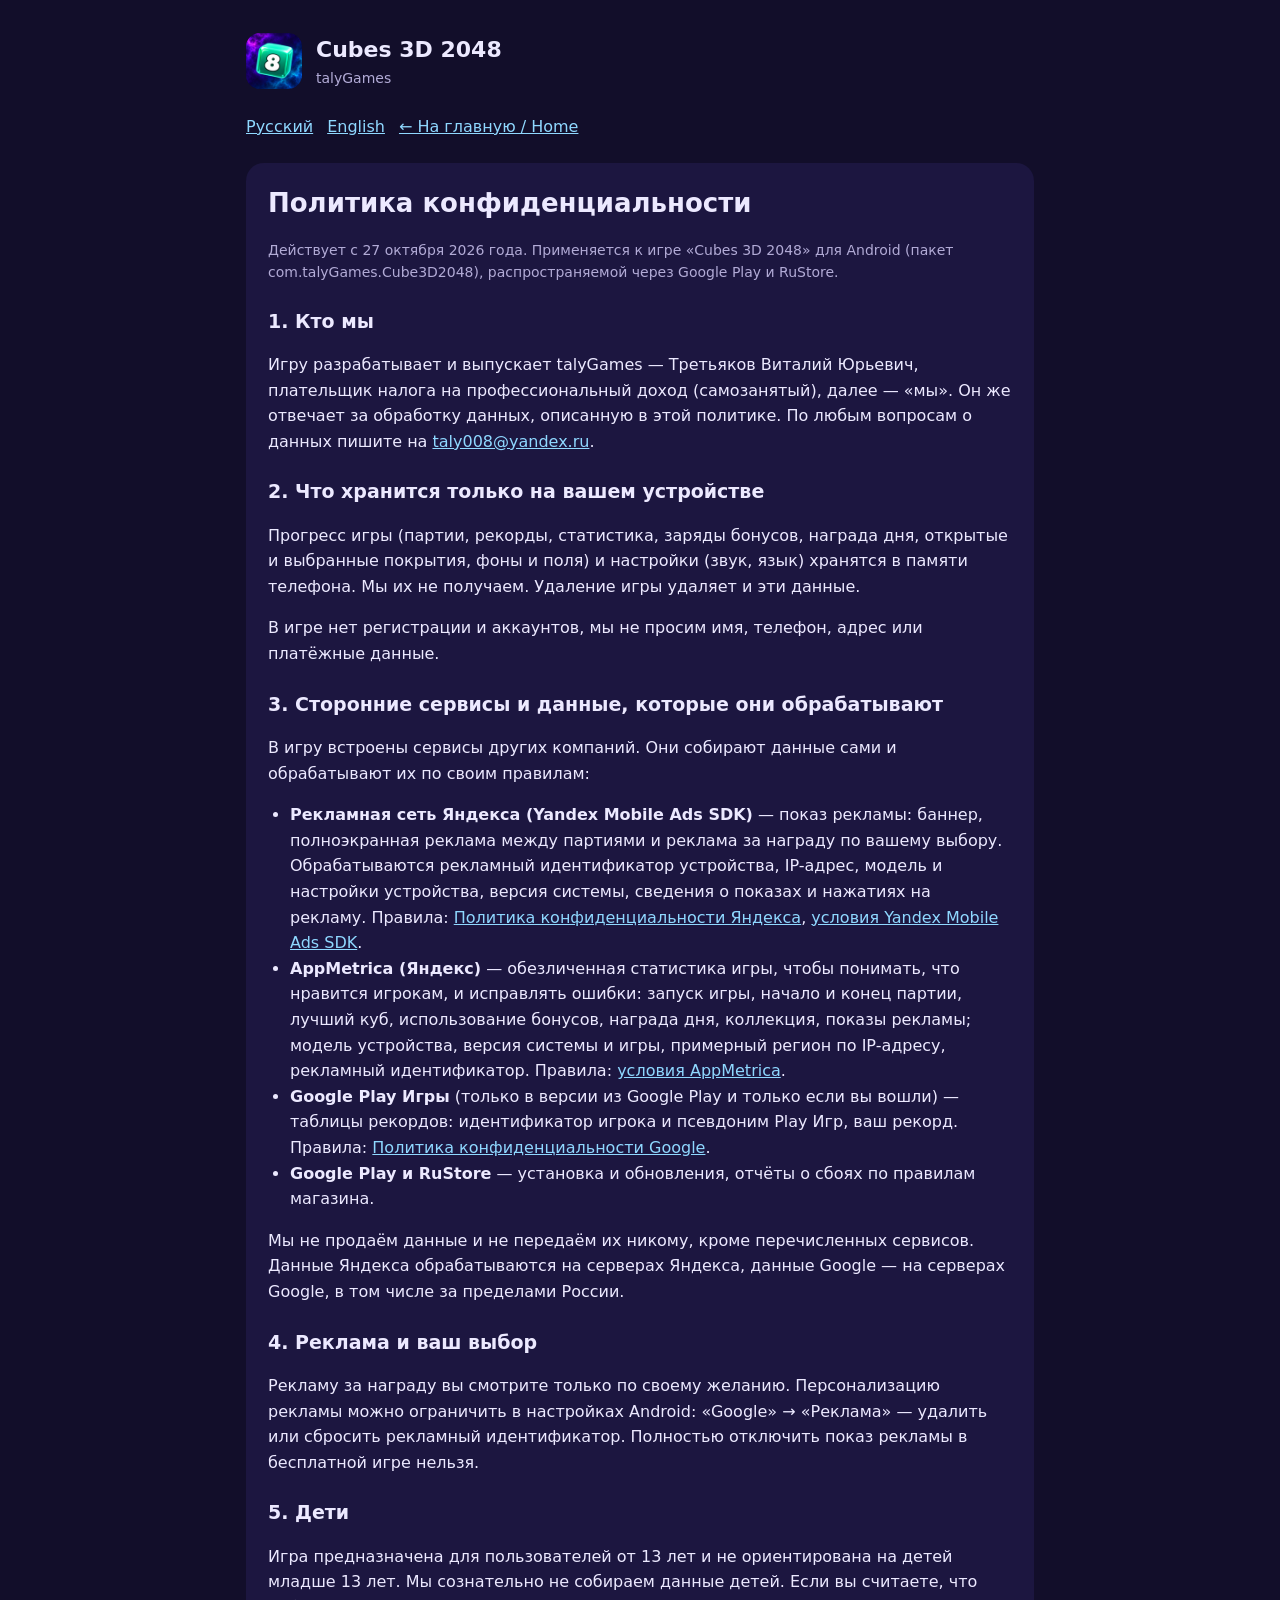
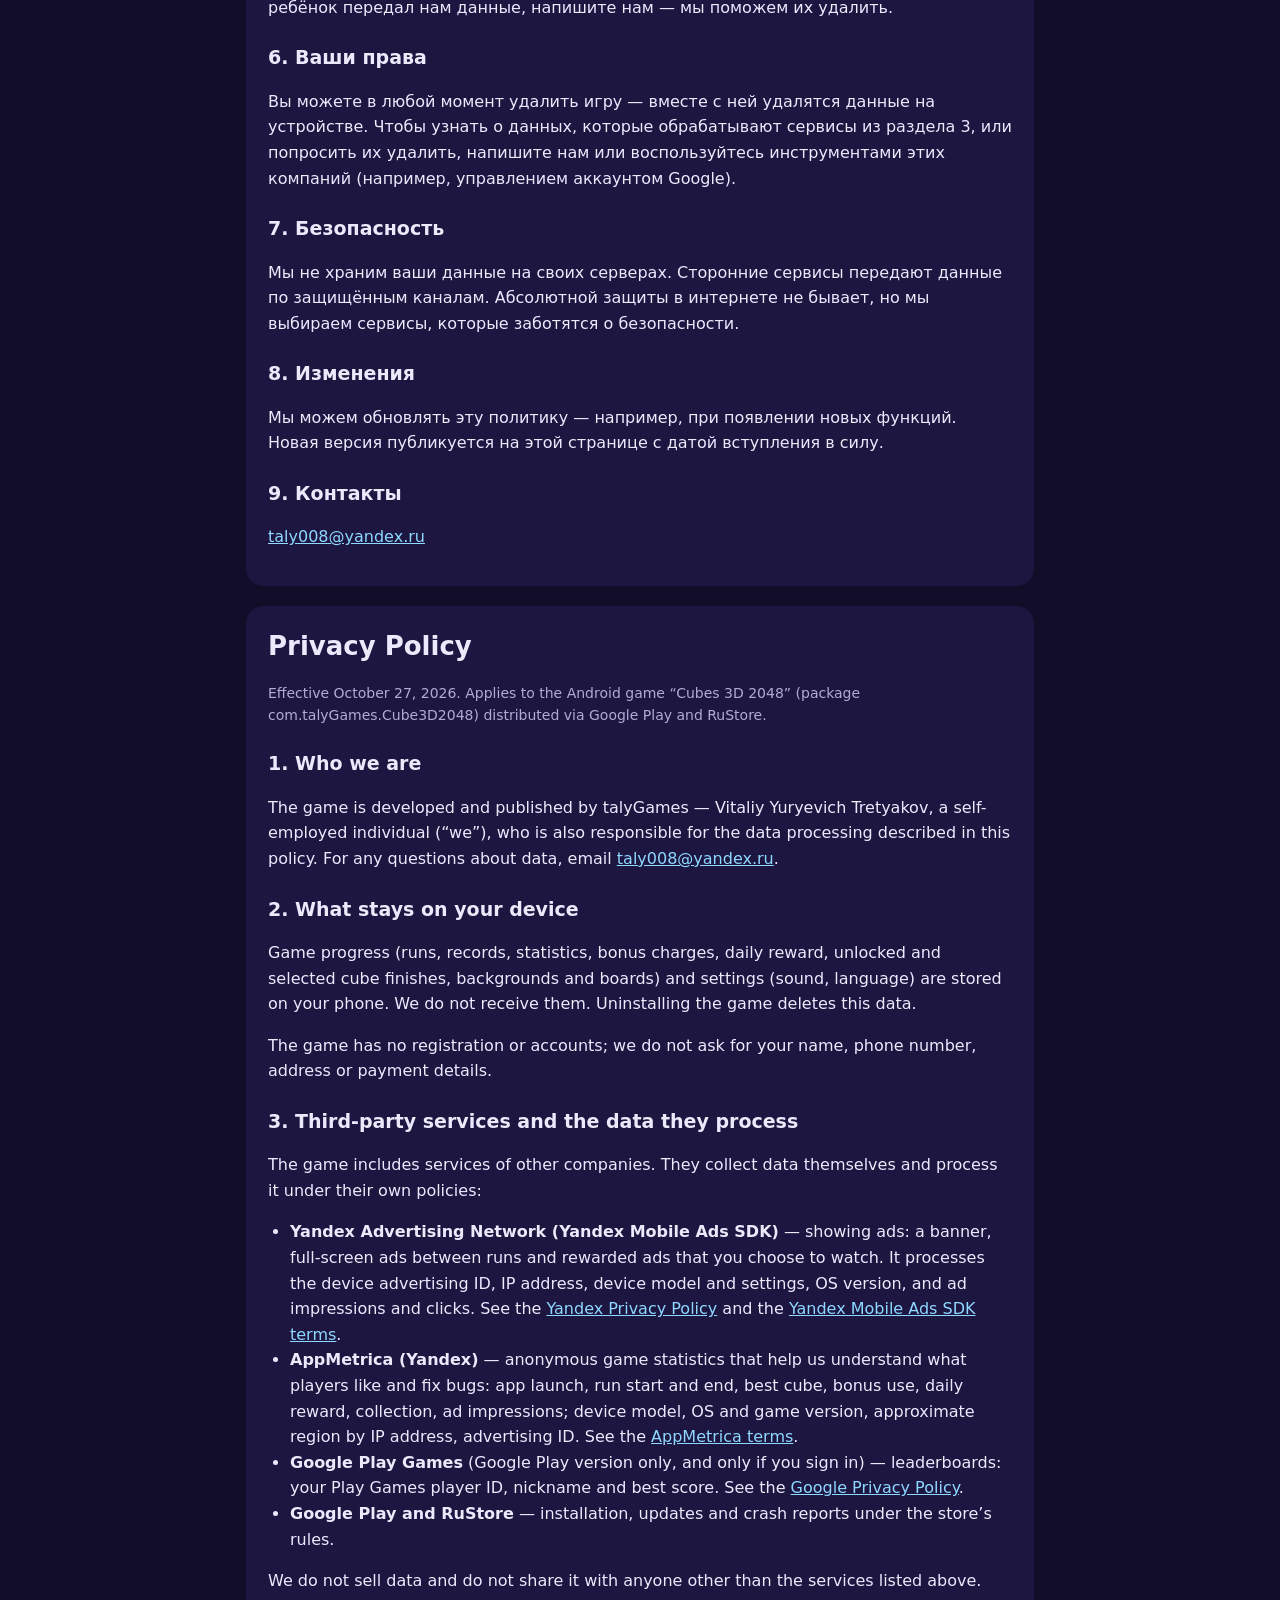
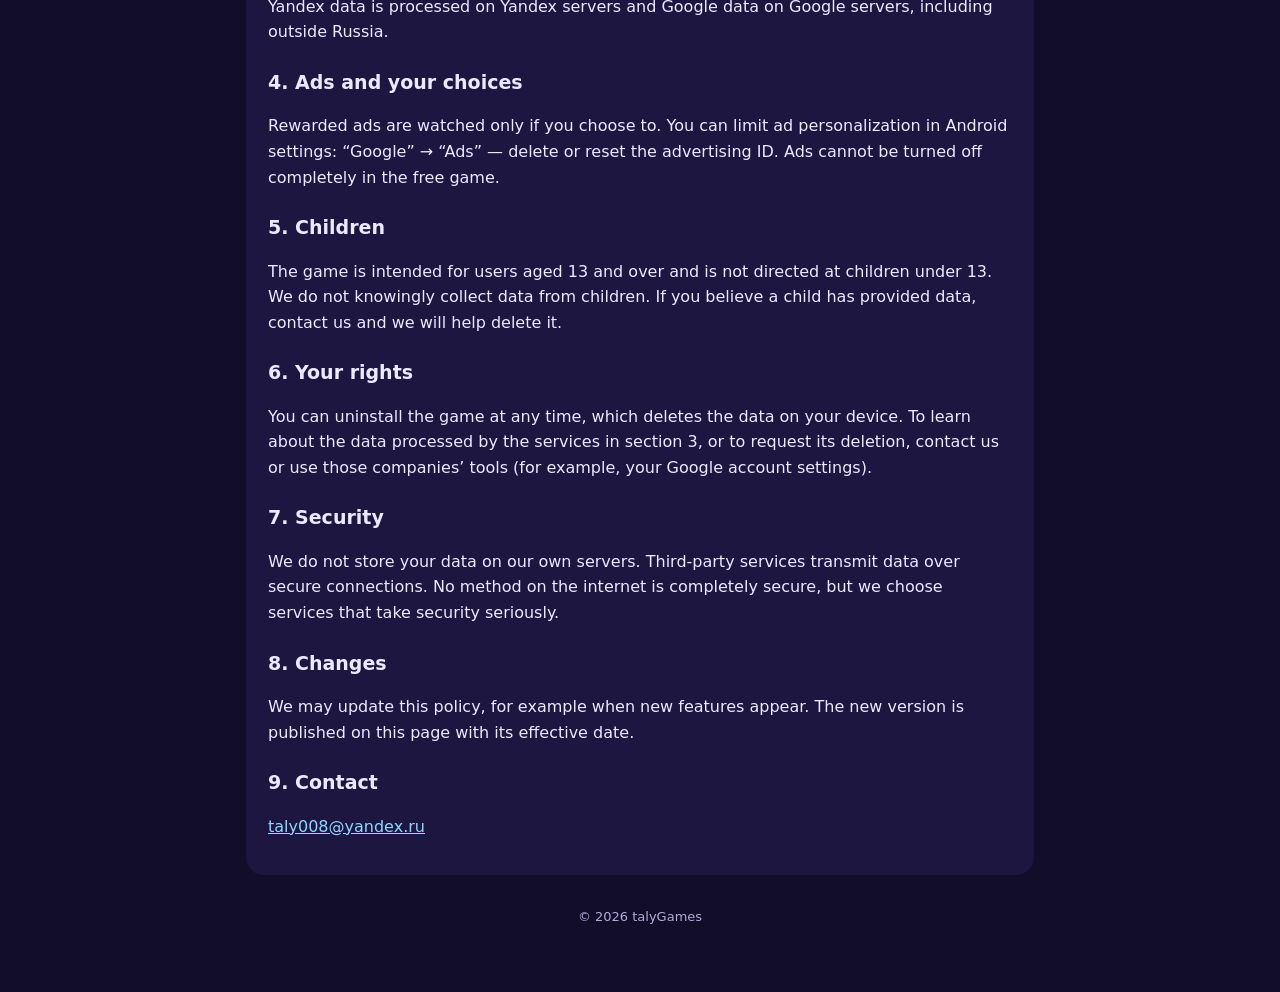
==== cubes-3d-2048/privacy.html @ 6313ca22 "Cubes 3D 2048: game page, privacy policy, terms of use" ====
<!doctype html>
<html lang="ru">
<head>
<meta charset="utf-8">
<meta name="viewport" content="width=device-width, initial-scale=1">
<title>Cubes 3D 2048 — Политика конфиденциальности / Privacy Policy</title>
<link rel="stylesheet" href="../style.css">
</head>
<body>
<main>
<header>
  <img src="icon.png" alt="">
  <div><div class="title">Cubes 3D 2048</div><div class="sub">talyGames</div></div>
</header>
<nav class="lang"><a href="#ru">Русский</a><a href="#en">English</a><a href="index.html">← На главную / Home</a></nav>

<section id="ru">
<h1>Политика конфиденциальности</h1>
<p class="muted">Действует с 27 октября 2026 года. Применяется к игре «Cubes 3D 2048» для Android (пакет com.talyGames.Cube3D2048), распространяемой через Google Play и RuStore.</p>

<h2>1. Кто мы</h2>
<p>Игру разрабатывает и выпускает talyGames — Третьяков Виталий Юрьевич, плательщик налога на профессиональный доход (самозанятый), далее — «мы». Он же отвечает за обработку данных, описанную в этой политике. По любым вопросам о данных пишите на <a href="mailto:taly008@yandex.ru">taly008@yandex.ru</a>.</p>

<h2>2. Что хранится только на вашем устройстве</h2>
<p>Прогресс игры (партии, рекорды, статистика, заряды бонусов, награда дня, открытые и выбранные покрытия, фоны и поля) и настройки (звук, язык) хранятся в памяти телефона. Мы их не получаем. Удаление игры удаляет и эти данные.</p>
<p>В игре нет регистрации и аккаунтов, мы не просим имя, телефон, адрес или платёжные данные.</p>

<h2>3. Сторонние сервисы и данные, которые они обрабатывают</h2>
<p>В игру встроены сервисы других компаний. Они собирают данные сами и обрабатывают их по своим правилам:</p>
<ul>
  <li><b>Рекламная сеть Яндекса (Yandex Mobile Ads SDK)</b> — показ рекламы: баннер, полноэкранная реклама между партиями и реклама за награду по вашему выбору. Обрабатываются рекламный идентификатор устройства, IP-адрес, модель и настройки устройства, версия системы, сведения о показах и нажатиях на рекламу. Правила: <a href="https://yandex.ru/legal/confidential/">Политика конфиденциальности Яндекса</a>, <a href="https://yandex.ru/legal/partner_mobile_sdk_terms/">условия Yandex Mobile Ads SDK</a>.</li>
  <li><b>AppMetrica (Яндекс)</b> — обезличенная статистика игры, чтобы понимать, что нравится игрокам, и исправлять ошибки: запуск игры, начало и конец партии, лучший куб, использование бонусов, награда дня, коллекция, показы рекламы; модель устройства, версия системы и игры, примерный регион по IP-адресу, рекламный идентификатор. Правила: <a href="https://yandex.ru/legal/appmetrica_termsofuse/">условия AppMetrica</a>.</li>
  <li><b>Google Play Игры</b> (только в версии из Google Play и только если вы вошли) — таблицы рекордов: идентификатор игрока и псевдоним Play Игр, ваш рекорд. Правила: <a href="https://policies.google.com/privacy">Политика конфиденциальности Google</a>.</li>
  <li><b>Google Play и RuStore</b> — установка и обновления, отчёты о сбоях по правилам магазина.</li>
</ul>
<p>Мы не продаём данные и не передаём их никому, кроме перечисленных сервисов. Данные Яндекса обрабатываются на серверах Яндекса, данные Google — на серверах Google, в том числе за пределами России.</p>

<h2>4. Реклама и ваш выбор</h2>
<p>Рекламу за награду вы смотрите только по своему желанию. Персонализацию рекламы можно ограничить в настройках Android: «Google» → «Реклама» — удалить или сбросить рекламный идентификатор. Полностью отключить показ рекламы в бесплатной игре нельзя.</p>

<h2>5. Дети</h2>
<p>Игра предназначена для пользователей от 13 лет и не ориентирована на детей младше 13 лет. Мы сознательно не собираем данные детей. Если вы считаете, что ребёнок передал нам данные, напишите нам — мы поможем их удалить.</p>

<h2>6. Ваши права</h2>
<p>Вы можете в любой момент удалить игру — вместе с ней удалятся данные на устройстве. Чтобы узнать о данных, которые обрабатывают сервисы из раздела 3, или попросить их удалить, напишите нам или воспользуйтесь инструментами этих компаний (например, управлением аккаунтом Google).</p>

<h2>7. Безопасность</h2>
<p>Мы не храним ваши данные на своих серверах. Сторонние сервисы передают данные по защищённым каналам. Абсолютной защиты в интернете не бывает, но мы выбираем сервисы, которые заботятся о безопасности.</p>

<h2>8. Изменения</h2>
<p>Мы можем обновлять эту политику — например, при появлении новых функций. Новая версия публикуется на этой странице с датой вступления в силу.</p>

<h2>9. Контакты</h2>
<p><a href="mailto:taly008@yandex.ru">taly008@yandex.ru</a></p>
</section>

<section id="en">
<h1>Privacy Policy</h1>
<p class="muted">Effective October 27, 2026. Applies to the Android game “Cubes 3D 2048” (package com.talyGames.Cube3D2048) distributed via Google Play and RuStore.</p>

<h2>1. Who we are</h2>
<p>The game is developed and published by talyGames — Vitaliy Yuryevich Tretyakov, a self-employed individual (“we”), who is also responsible for the data processing described in this policy. For any questions about data, email <a href="mailto:taly008@yandex.ru">taly008@yandex.ru</a>.</p>

<h2>2. What stays on your device</h2>
<p>Game progress (runs, records, statistics, bonus charges, daily reward, unlocked and selected cube finishes, backgrounds and boards) and settings (sound, language) are stored on your phone. We do not receive them. Uninstalling the game deletes this data.</p>
<p>The game has no registration or accounts; we do not ask for your name, phone number, address or payment details.</p>

<h2>3. Third-party services and the data they process</h2>
<p>The game includes services of other companies. They collect data themselves and process it under their own policies:</p>
<ul>
  <li><b>Yandex Advertising Network (Yandex Mobile Ads SDK)</b> — showing ads: a banner, full-screen ads between runs and rewarded ads that you choose to watch. It processes the device advertising ID, IP address, device model and settings, OS version, and ad impressions and clicks. See the <a href="https://yandex.com/legal/confidential/">Yandex Privacy Policy</a> and the <a href="https://yandex.ru/legal/partner_mobile_sdk_terms/">Yandex Mobile Ads SDK terms</a>.</li>
  <li><b>AppMetrica (Yandex)</b> — anonymous game statistics that help us understand what players like and fix bugs: app launch, run start and end, best cube, bonus use, daily reward, collection, ad impressions; device model, OS and game version, approximate region by IP address, advertising ID. See the <a href="https://yandex.com/legal/appmetrica_termsofuse/">AppMetrica terms</a>.</li>
  <li><b>Google Play Games</b> (Google Play version only, and only if you sign in) — leaderboards: your Play Games player ID, nickname and best score. See the <a href="https://policies.google.com/privacy">Google Privacy Policy</a>.</li>
  <li><b>Google Play and RuStore</b> — installation, updates and crash reports under the store’s rules.</li>
</ul>
<p>We do not sell data and do not share it with anyone other than the services listed above. Yandex data is processed on Yandex servers and Google data on Google servers, including outside Russia.</p>

<h2>4. Ads and your choices</h2>
<p>Rewarded ads are watched only if you choose to. You can limit ad personalization in Android settings: “Google” → “Ads” — delete or reset the advertising ID. Ads cannot be turned off completely in the free game.</p>

<h2>5. Children</h2>
<p>The game is intended for users aged 13 and over and is not directed at children under 13. We do not knowingly collect data from children. If you believe a child has provided data, contact us and we will help delete it.</p>

<h2>6. Your rights</h2>
<p>You can uninstall the game at any time, which deletes the data on your device. To learn about the data processed by the services in section 3, or to request its deletion, contact us or use those companies’ tools (for example, your Google account settings).</p>

<h2>7. Security</h2>
<p>We do not store your data on our own servers. Third-party services transmit data over secure connections. No method on the internet is completely secure, but we choose services that take security seriously.</p>

<h2>8. Changes</h2>
<p>We may update this policy, for example when new features appear. The new version is published on this page with its effective date.</p>

<h2>9. Contact</h2>
<p><a href="mailto:taly008@yandex.ru">taly008@yandex.ru</a></p>
</section>

<footer>© 2026 talyGames</footer>
</main>
</body>
</html>
---- style.css ----
:root {
  --bg: #120e2a;
  --card: #1c1640;
  --text: #ece9ff;
  --muted: #b2abd6;
  --accent: #2ec795;
  --link: #8fd8ff;
}
* { box-sizing: border-box; }
body {
  margin: 0;
  background: var(--bg);
  color: var(--text);
  font: 16px/1.6 system-ui, -apple-system, "Segoe UI", Roboto, sans-serif;
}
main { max-width: 820px; margin: 0 auto; padding: 32px 16px 64px; }
header { display: flex; align-items: center; gap: 14px; margin-bottom: 24px; }
header img { width: 56px; height: 56px; border-radius: 14px; }
header .title { font-size: 22px; font-weight: 800; }
header .sub { color: var(--muted); font-size: 14px; }
nav.lang { margin: 0 0 24px; color: var(--muted); }
nav.lang a { margin-right: 14px; }
section { background: var(--card); border-radius: 18px; padding: 20px 22px; margin-bottom: 20px; }
h1 { font-size: 26px; margin: 0 0 6px; }
h2 { font-size: 19px; margin: 22px 0 6px; }
p, li { color: var(--text); }
.muted { color: var(--muted); font-size: 14px; }
a { color: var(--link); }
ul { padding-left: 22px; }
footer { color: var(--muted); font-size: 13px; text-align: center; margin-top: 32px; }
.links a { display: block; padding: 10px 0; font-size: 18px; }
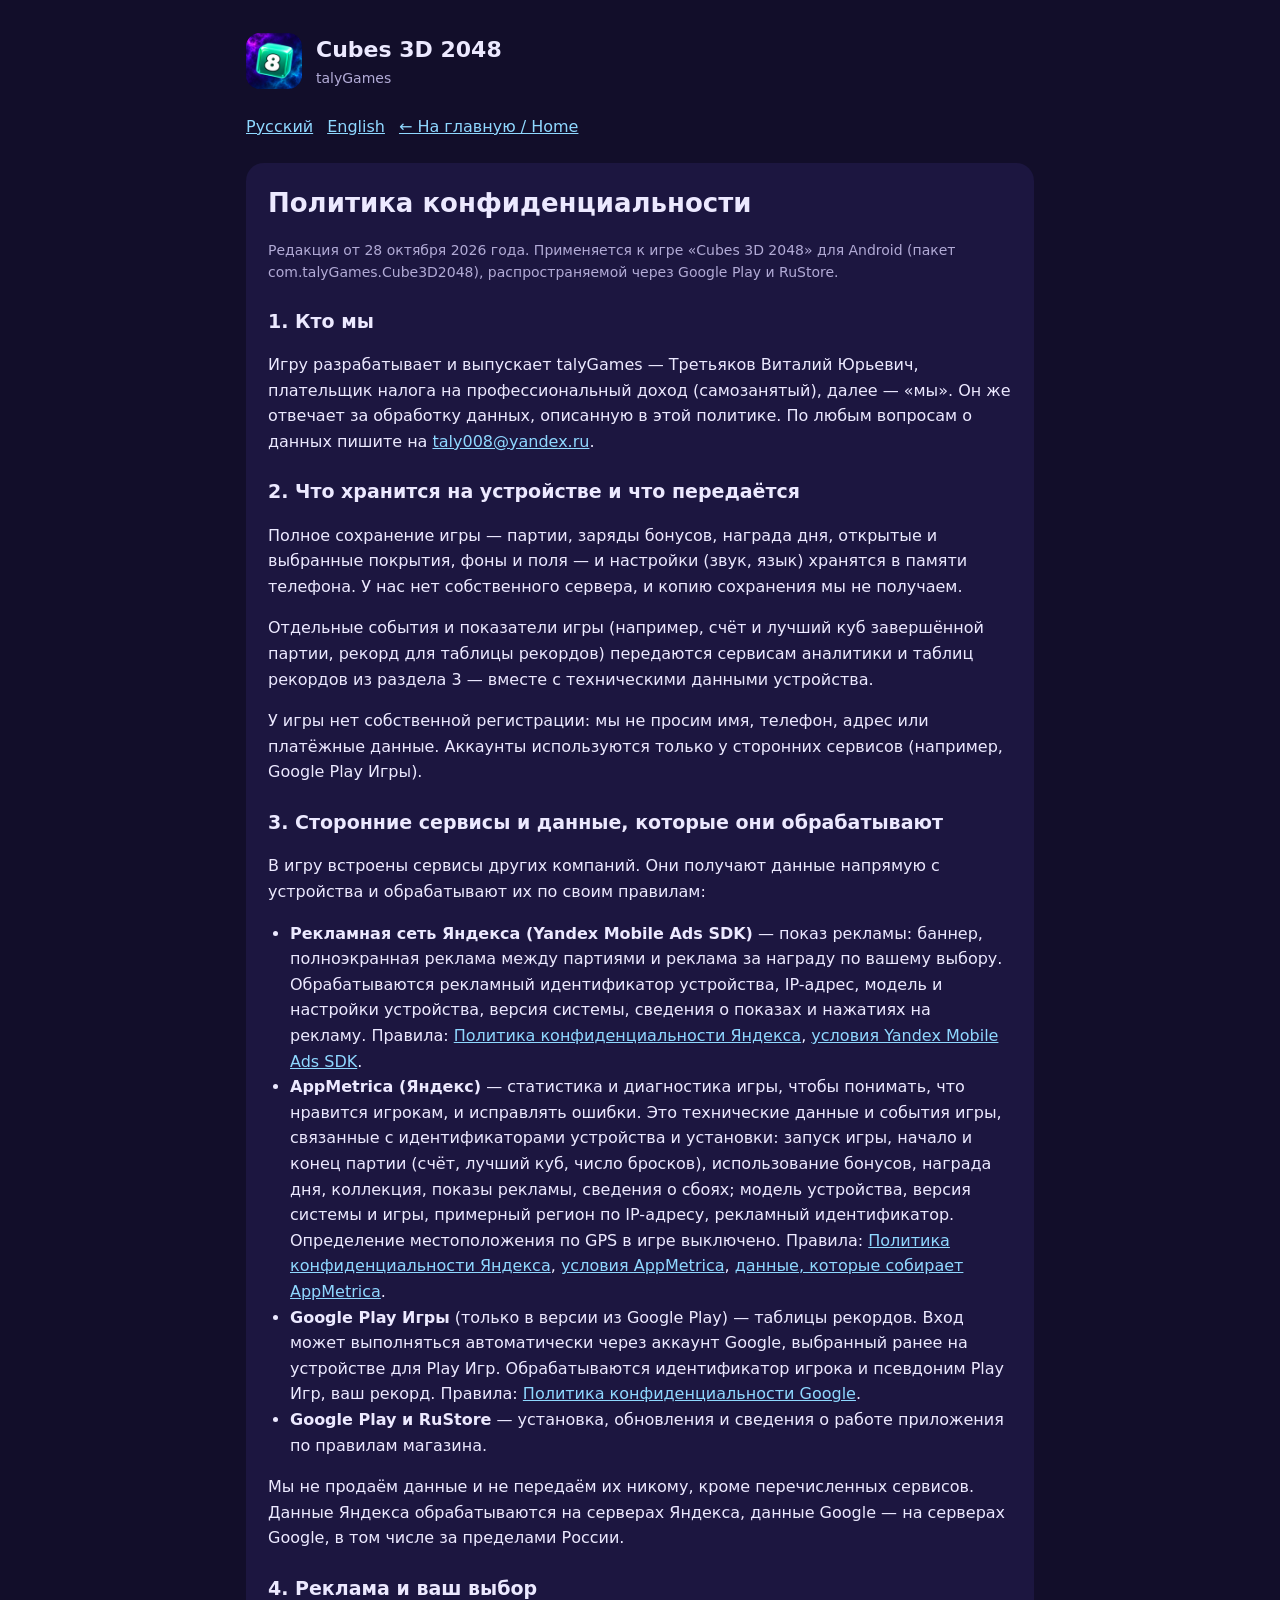
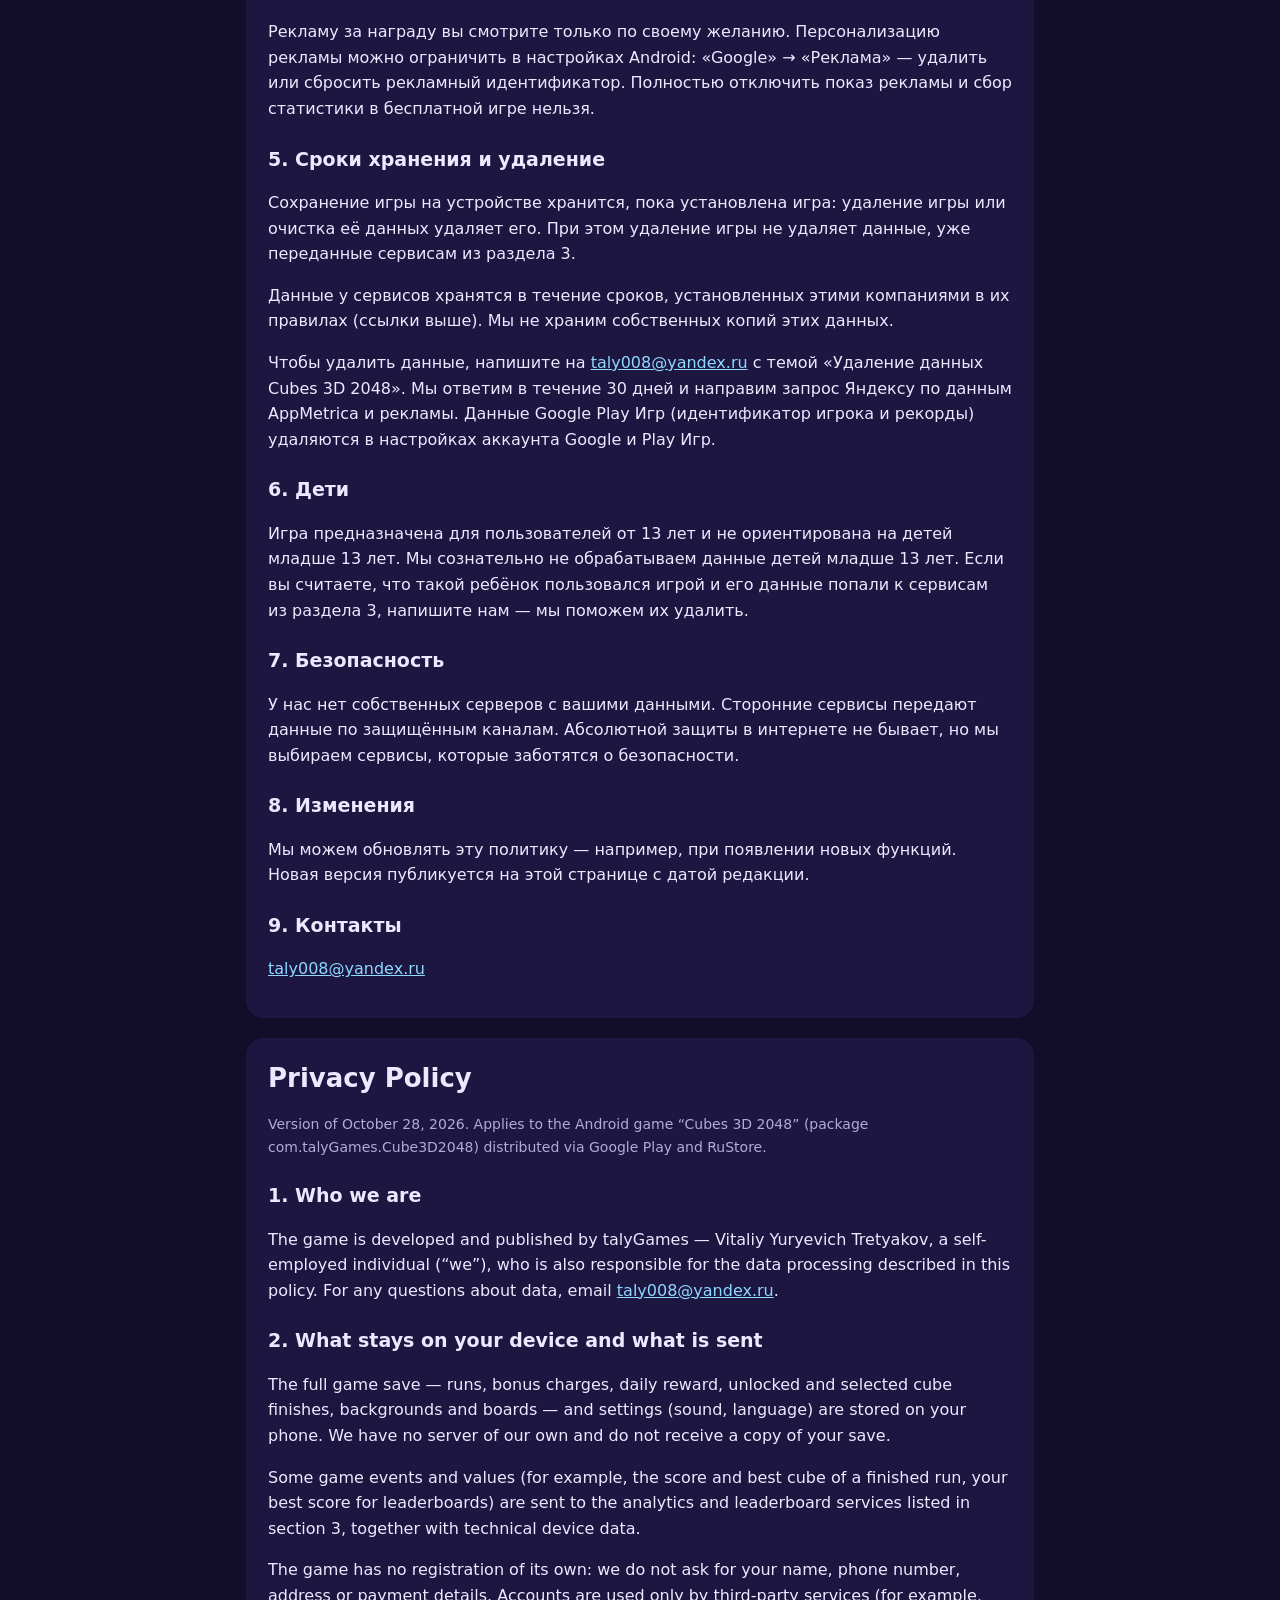
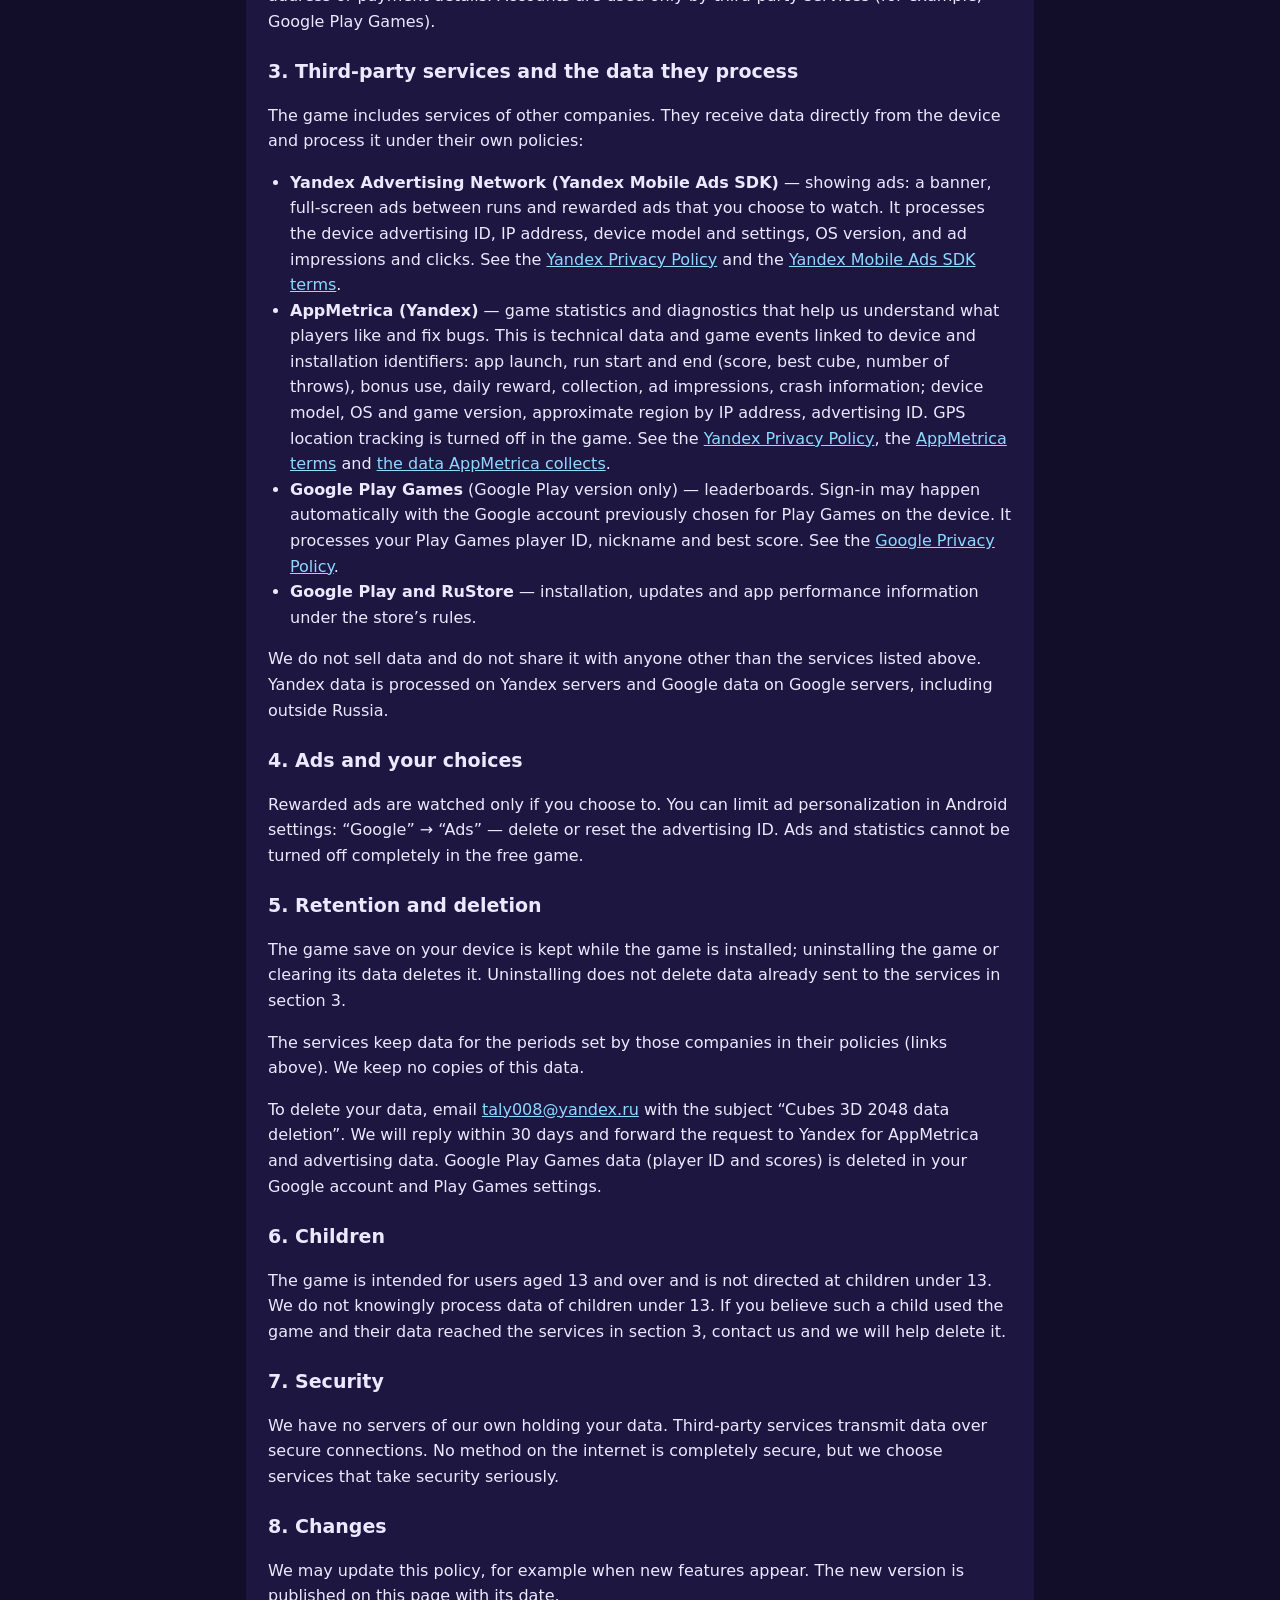
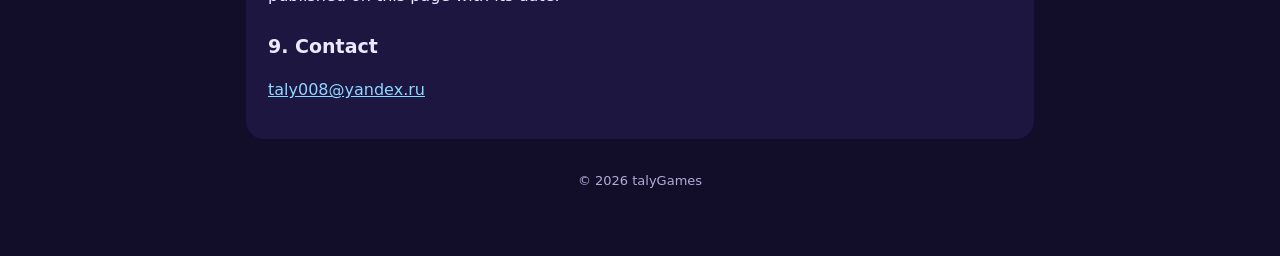
==== commit e98f919c: "Cubes 3D 2048: privacy policy and terms update (2026-10-28)" ====
--- a/cubes-3d-2048/privacy.html
+++ b/cubes-3d-2048/privacy.html
@@ -16,39 +16,42 @@
 
 <section id="ru">
 <h1>Политика конфиденциальности</h1>
-<p class="muted">Действует с 27 октября 2026 года. Применяется к игре «Cubes 3D 2048» для Android (пакет com.talyGames.Cube3D2048), распространяемой через Google Play и RuStore.</p>
+<p class="muted">Редакция от 28 октября 2026 года. Применяется к игре «Cubes 3D 2048» для Android (пакет com.talyGames.Cube3D2048), распространяемой через Google Play и RuStore.</p>
 
 <h2>1. Кто мы</h2>
 <p>Игру разрабатывает и выпускает talyGames — Третьяков Виталий Юрьевич, плательщик налога на профессиональный доход (самозанятый), далее — «мы». Он же отвечает за обработку данных, описанную в этой политике. По любым вопросам о данных пишите на <a href="mailto:taly008@yandex.ru">taly008@yandex.ru</a>.</p>
 
-<h2>2. Что хранится только на вашем устройстве</h2>
-<p>Прогресс игры (партии, рекорды, статистика, заряды бонусов, награда дня, открытые и выбранные покрытия, фоны и поля) и настройки (звук, язык) хранятся в памяти телефона. Мы их не получаем. Удаление игры удаляет и эти данные.</p>
-<p>В игре нет регистрации и аккаунтов, мы не просим имя, телефон, адрес или платёжные данные.</p>
+<h2>2. Что хранится на устройстве и что передаётся</h2>
+<p>Полное сохранение игры — партии, заряды бонусов, награда дня, открытые и выбранные покрытия, фоны и поля — и настройки (звук, язык) хранятся в памяти телефона. У нас нет собственного сервера, и копию сохранения мы не получаем.</p>
+<p>Отдельные события и показатели игры (например, счёт и лучший куб завершённой партии, рекорд для таблицы рекордов) передаются сервисам аналитики и таблиц рекордов из раздела 3 — вместе с техническими данными устройства.</p>
+<p>У игры нет собственной регистрации: мы не просим имя, телефон, адрес или платёжные данные. Аккаунты используются только у сторонних сервисов (например, Google Play Игры).</p>
 
 <h2>3. Сторонние сервисы и данные, которые они обрабатывают</h2>
-<p>В игру встроены сервисы других компаний. Они собирают данные сами и обрабатывают их по своим правилам:</p>
+<p>В игру встроены сервисы других компаний. Они получают данные напрямую с устройства и обрабатывают их по своим правилам:</p>
 <ul>
   <li><b>Рекламная сеть Яндекса (Yandex Mobile Ads SDK)</b> — показ рекламы: баннер, полноэкранная реклама между партиями и реклама за награду по вашему выбору. Обрабатываются рекламный идентификатор устройства, IP-адрес, модель и настройки устройства, версия системы, сведения о показах и нажатиях на рекламу. Правила: <a href="https://yandex.ru/legal/confidential/">Политика конфиденциальности Яндекса</a>, <a href="https://yandex.ru/legal/partner_mobile_sdk_terms/">условия Yandex Mobile Ads SDK</a>.</li>
-  <li><b>AppMetrica (Яндекс)</b> — обезличенная статистика игры, чтобы понимать, что нравится игрокам, и исправлять ошибки: запуск игры, начало и конец партии, лучший куб, использование бонусов, награда дня, коллекция, показы рекламы; модель устройства, версия системы и игры, примерный регион по IP-адресу, рекламный идентификатор. Правила: <a href="https://yandex.ru/legal/appmetrica_termsofuse/">условия AppMetrica</a>.</li>
-  <li><b>Google Play Игры</b> (только в версии из Google Play и только если вы вошли) — таблицы рекордов: идентификатор игрока и псевдоним Play Игр, ваш рекорд. Правила: <a href="https://policies.google.com/privacy">Политика конфиденциальности Google</a>.</li>
-  <li><b>Google Play и RuStore</b> — установка и обновления, отчёты о сбоях по правилам магазина.</li>
+  <li><b>AppMetrica (Яндекс)</b> — статистика и диагностика игры, чтобы понимать, что нравится игрокам, и исправлять ошибки. Это технические данные и события игры, связанные с идентификаторами устройства и установки: запуск игры, начало и конец партии (счёт, лучший куб, число бросков), использование бонусов, награда дня, коллекция, показы рекламы, сведения о сбоях; модель устройства, версия системы и игры, примерный регион по IP-адресу, рекламный идентификатор. Определение местоположения по GPS в игре выключено. Правила: <a href="https://yandex.ru/legal/confidential/">Политика конфиденциальности Яндекса</a>, <a href="https://yandex.ru/legal/appmetrica_termsofuse/">условия AppMetrica</a>, <a href="https://appmetrica.yandex.ru/docs/ru/data-security/google-data-safety">данные, которые собирает AppMetrica</a>.</li>
+  <li><b>Google Play Игры</b> (только в версии из Google Play) — таблицы рекордов. Вход может выполняться автоматически через аккаунт Google, выбранный ранее на устройстве для Play Игр. Обрабатываются идентификатор игрока и псевдоним Play Игр, ваш рекорд. Правила: <a href="https://policies.google.com/privacy">Политика конфиденциальности Google</a>.</li>
+  <li><b>Google Play и RuStore</b> — установка, обновления и сведения о работе приложения по правилам магазина.</li>
 </ul>
 <p>Мы не продаём данные и не передаём их никому, кроме перечисленных сервисов. Данные Яндекса обрабатываются на серверах Яндекса, данные Google — на серверах Google, в том числе за пределами России.</p>
 
 <h2>4. Реклама и ваш выбор</h2>
-<p>Рекламу за награду вы смотрите только по своему желанию. Персонализацию рекламы можно ограничить в настройках Android: «Google» → «Реклама» — удалить или сбросить рекламный идентификатор. Полностью отключить показ рекламы в бесплатной игре нельзя.</p>
+<p>Рекламу за награду вы смотрите только по своему желанию. Персонализацию рекламы можно ограничить в настройках Android: «Google» → «Реклама» — удалить или сбросить рекламный идентификатор. Полностью отключить показ рекламы и сбор статистики в бесплатной игре нельзя.</p>
 
-<h2>5. Дети</h2>
-<p>Игра предназначена для пользователей от 13 лет и не ориентирована на детей младше 13 лет. Мы сознательно не собираем данные детей. Если вы считаете, что ребёнок передал нам данные, напишите нам — мы поможем их удалить.</p>
+<h2>5. Сроки хранения и удаление</h2>
+<p>Сохранение игры на устройстве хранится, пока установлена игра: удаление игры или очистка её данных удаляет его. При этом удаление игры не удаляет данные, уже переданные сервисам из раздела 3.</p>
+<p>Данные у сервисов хранятся в течение сроков, установленных этими компаниями в их правилах (ссылки выше). Мы не храним собственных копий этих данных.</p>
+<p>Чтобы удалить данные, напишите на <a href="mailto:taly008@yandex.ru">taly008@yandex.ru</a> с темой «Удаление данных Cubes 3D 2048». Мы ответим в течение 30 дней и направим запрос Яндексу по данным AppMetrica и рекламы. Данные Google Play Игр (идентификатор игрока и рекорды) удаляются в настройках аккаунта Google и Play Игр.</p>
 
-<h2>6. Ваши права</h2>
-<p>Вы можете в любой момент удалить игру — вместе с ней удалятся данные на устройстве. Чтобы узнать о данных, которые обрабатывают сервисы из раздела 3, или попросить их удалить, напишите нам или воспользуйтесь инструментами этих компаний (например, управлением аккаунтом Google).</p>
+<h2>6. Дети</h2>
+<p>Игра предназначена для пользователей от 13 лет и не ориентирована на детей младше 13 лет. Мы сознательно не обрабатываем данные детей младше 13 лет. Если вы считаете, что такой ребёнок пользовался игрой и его данные попали к сервисам из раздела 3, напишите нам — мы поможем их удалить.</p>
 
 <h2>7. Безопасность</h2>
-<p>Мы не храним ваши данные на своих серверах. Сторонние сервисы передают данные по защищённым каналам. Абсолютной защиты в интернете не бывает, но мы выбираем сервисы, которые заботятся о безопасности.</p>
+<p>У нас нет собственных серверов с вашими данными. Сторонние сервисы передают данные по защищённым каналам. Абсолютной защиты в интернете не бывает, но мы выбираем сервисы, которые заботятся о безопасности.</p>
 
 <h2>8. Изменения</h2>
-<p>Мы можем обновлять эту политику — например, при появлении новых функций. Новая версия публикуется на этой странице с датой вступления в силу.</p>
+<p>Мы можем обновлять эту политику — например, при появлении новых функций. Новая версия публикуется на этой странице с датой редакции.</p>
 
 <h2>9. Контакты</h2>
 <p><a href="mailto:taly008@yandex.ru">taly008@yandex.ru</a></p>
@@ -56,39 +59,42 @@
 
 <section id="en">
 <h1>Privacy Policy</h1>
-<p class="muted">Effective October 27, 2026. Applies to the Android game “Cubes 3D 2048” (package com.talyGames.Cube3D2048) distributed via Google Play and RuStore.</p>
+<p class="muted">Version of October 28, 2026. Applies to the Android game “Cubes 3D 2048” (package com.talyGames.Cube3D2048) distributed via Google Play and RuStore.</p>
 
 <h2>1. Who we are</h2>
 <p>The game is developed and published by talyGames — Vitaliy Yuryevich Tretyakov, a self-employed individual (“we”), who is also responsible for the data processing described in this policy. For any questions about data, email <a href="mailto:taly008@yandex.ru">taly008@yandex.ru</a>.</p>
 
-<h2>2. What stays on your device</h2>
-<p>Game progress (runs, records, statistics, bonus charges, daily reward, unlocked and selected cube finishes, backgrounds and boards) and settings (sound, language) are stored on your phone. We do not receive them. Uninstalling the game deletes this data.</p>
-<p>The game has no registration or accounts; we do not ask for your name, phone number, address or payment details.</p>
+<h2>2. What stays on your device and what is sent</h2>
+<p>The full game save — runs, bonus charges, daily reward, unlocked and selected cube finishes, backgrounds and boards — and settings (sound, language) are stored on your phone. We have no server of our own and do not receive a copy of your save.</p>
+<p>Some game events and values (for example, the score and best cube of a finished run, your best score for leaderboards) are sent to the analytics and leaderboard services listed in section 3, together with technical device data.</p>
+<p>The game has no registration of its own: we do not ask for your name, phone number, address or payment details. Accounts are used only by third-party services (for example, Google Play Games).</p>
 
 <h2>3. Third-party services and the data they process</h2>
-<p>The game includes services of other companies. They collect data themselves and process it under their own policies:</p>
+<p>The game includes services of other companies. They receive data directly from the device and process it under their own policies:</p>
 <ul>
   <li><b>Yandex Advertising Network (Yandex Mobile Ads SDK)</b> — showing ads: a banner, full-screen ads between runs and rewarded ads that you choose to watch. It processes the device advertising ID, IP address, device model and settings, OS version, and ad impressions and clicks. See the <a href="https://yandex.com/legal/confidential/">Yandex Privacy Policy</a> and the <a href="https://yandex.ru/legal/partner_mobile_sdk_terms/">Yandex Mobile Ads SDK terms</a>.</li>
-  <li><b>AppMetrica (Yandex)</b> — anonymous game statistics that help us understand what players like and fix bugs: app launch, run start and end, best cube, bonus use, daily reward, collection, ad impressions; device model, OS and game version, approximate region by IP address, advertising ID. See the <a href="https://yandex.com/legal/appmetrica_termsofuse/">AppMetrica terms</a>.</li>
-  <li><b>Google Play Games</b> (Google Play version only, and only if you sign in) — leaderboards: your Play Games player ID, nickname and best score. See the <a href="https://policies.google.com/privacy">Google Privacy Policy</a>.</li>
-  <li><b>Google Play and RuStore</b> — installation, updates and crash reports under the store’s rules.</li>
+  <li><b>AppMetrica (Yandex)</b> — game statistics and diagnostics that help us understand what players like and fix bugs. This is technical data and game events linked to device and installation identifiers: app launch, run start and end (score, best cube, number of throws), bonus use, daily reward, collection, ad impressions, crash information; device model, OS and game version, approximate region by IP address, advertising ID. GPS location tracking is turned off in the game. See the <a href="https://yandex.com/legal/confidential/">Yandex Privacy Policy</a>, the <a href="https://yandex.com/legal/appmetrica_termsofuse/">AppMetrica terms</a> and <a href="https://appmetrica.yandex.com/docs/en/data-security/google-data-safety">the data AppMetrica collects</a>.</li>
+  <li><b>Google Play Games</b> (Google Play version only) — leaderboards. Sign-in may happen automatically with the Google account previously chosen for Play Games on the device. It processes your Play Games player ID, nickname and best score. See the <a href="https://policies.google.com/privacy">Google Privacy Policy</a>.</li>
+  <li><b>Google Play and RuStore</b> — installation, updates and app performance information under the store’s rules.</li>
 </ul>
 <p>We do not sell data and do not share it with anyone other than the services listed above. Yandex data is processed on Yandex servers and Google data on Google servers, including outside Russia.</p>
 
 <h2>4. Ads and your choices</h2>
-<p>Rewarded ads are watched only if you choose to. You can limit ad personalization in Android settings: “Google” → “Ads” — delete or reset the advertising ID. Ads cannot be turned off completely in the free game.</p>
+<p>Rewarded ads are watched only if you choose to. You can limit ad personalization in Android settings: “Google” → “Ads” — delete or reset the advertising ID. Ads and statistics cannot be turned off completely in the free game.</p>
 
-<h2>5. Children</h2>
-<p>The game is intended for users aged 13 and over and is not directed at children under 13. We do not knowingly collect data from children. If you believe a child has provided data, contact us and we will help delete it.</p>
+<h2>5. Retention and deletion</h2>
+<p>The game save on your device is kept while the game is installed; uninstalling the game or clearing its data deletes it. Uninstalling does not delete data already sent to the services in section 3.</p>
+<p>The services keep data for the periods set by those companies in their policies (links above). We keep no copies of this data.</p>
+<p>To delete your data, email <a href="mailto:taly008@yandex.ru">taly008@yandex.ru</a> with the subject “Cubes 3D 2048 data deletion”. We will reply within 30 days and forward the request to Yandex for AppMetrica and advertising data. Google Play Games data (player ID and scores) is deleted in your Google account and Play Games settings.</p>
 
-<h2>6. Your rights</h2>
-<p>You can uninstall the game at any time, which deletes the data on your device. To learn about the data processed by the services in section 3, or to request its deletion, contact us or use those companies’ tools (for example, your Google account settings).</p>
+<h2>6. Children</h2>
+<p>The game is intended for users aged 13 and over and is not directed at children under 13. We do not knowingly process data of children under 13. If you believe such a child used the game and their data reached the services in section 3, contact us and we will help delete it.</p>
 
 <h2>7. Security</h2>
-<p>We do not store your data on our own servers. Third-party services transmit data over secure connections. No method on the internet is completely secure, but we choose services that take security seriously.</p>
+<p>We have no servers of our own holding your data. Third-party services transmit data over secure connections. No method on the internet is completely secure, but we choose services that take security seriously.</p>
 
 <h2>8. Changes</h2>
-<p>We may update this policy, for example when new features appear. The new version is published on this page with its effective date.</p>
+<p>We may update this policy, for example when new features appear. The new version is published on this page with its date.</p>
 
 <h2>9. Contact</h2>
 <p><a href="mailto:taly008@yandex.ru">taly008@yandex.ru</a></p>
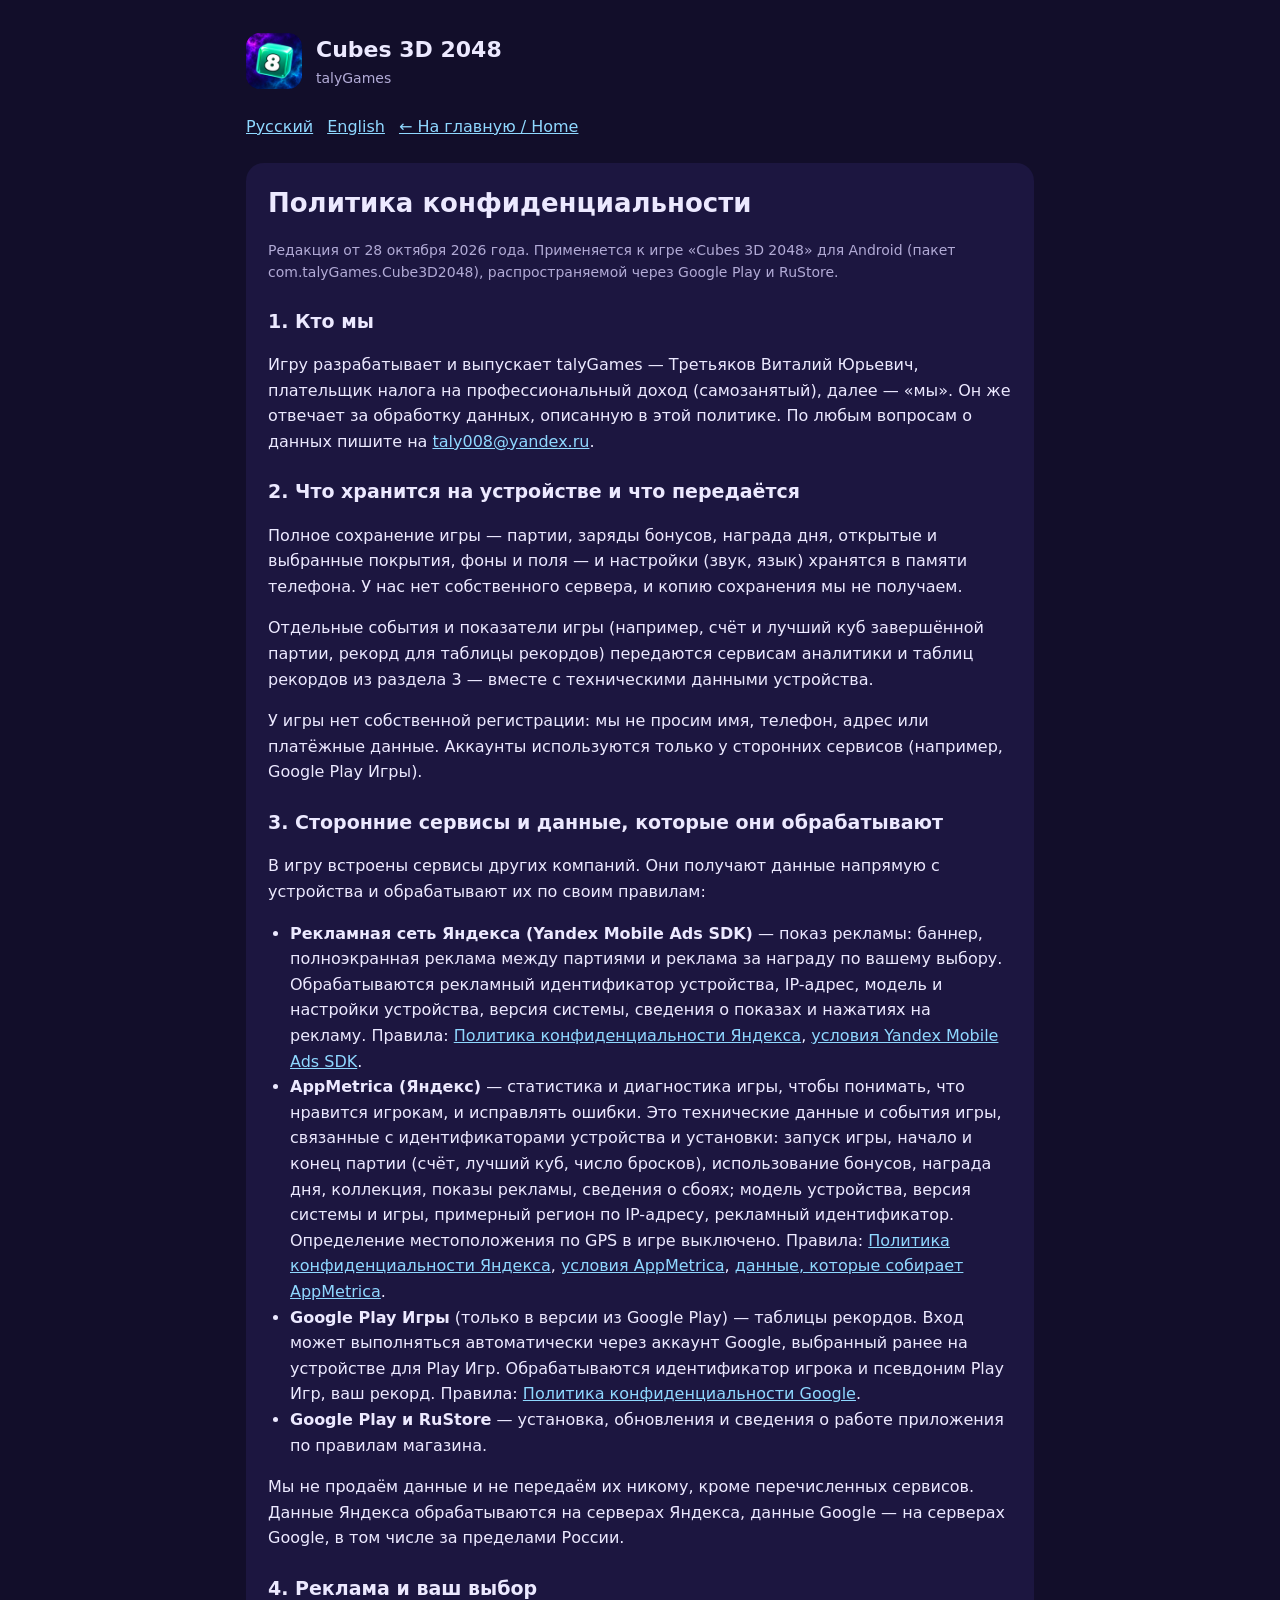
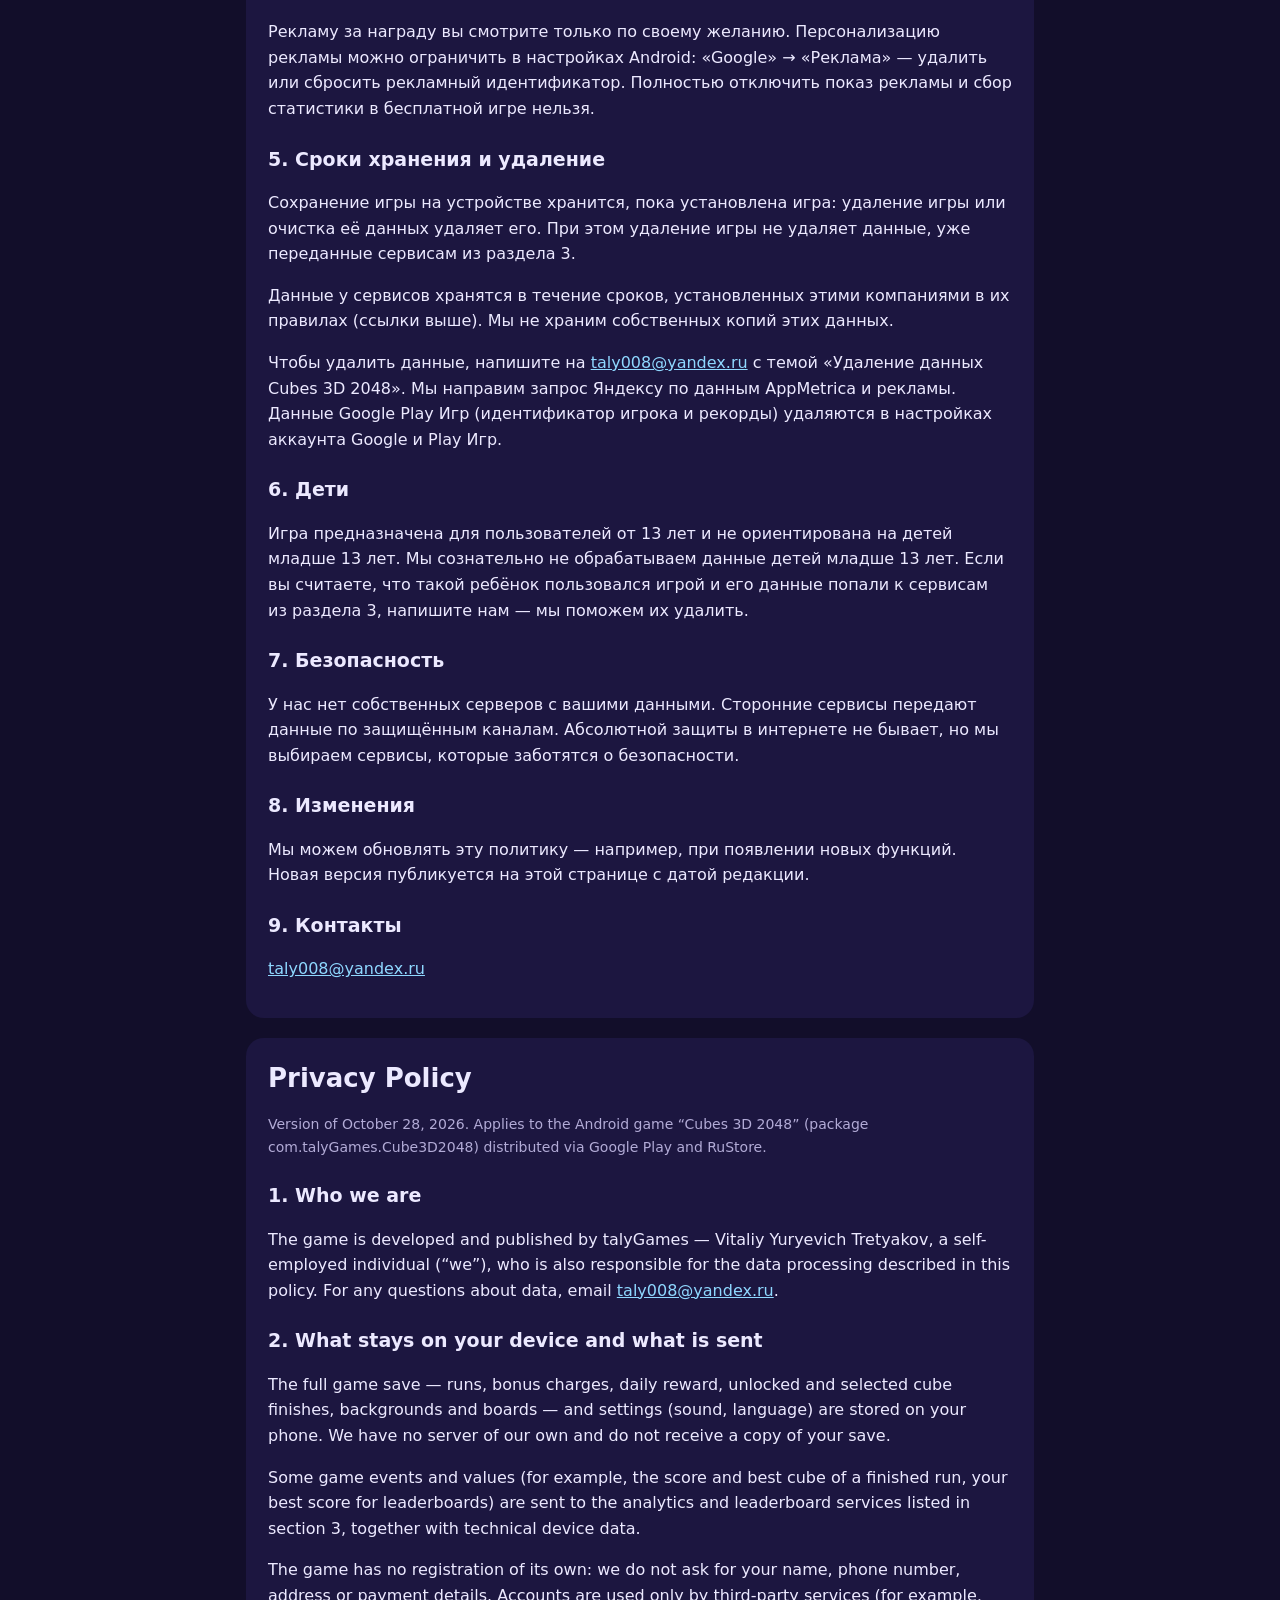
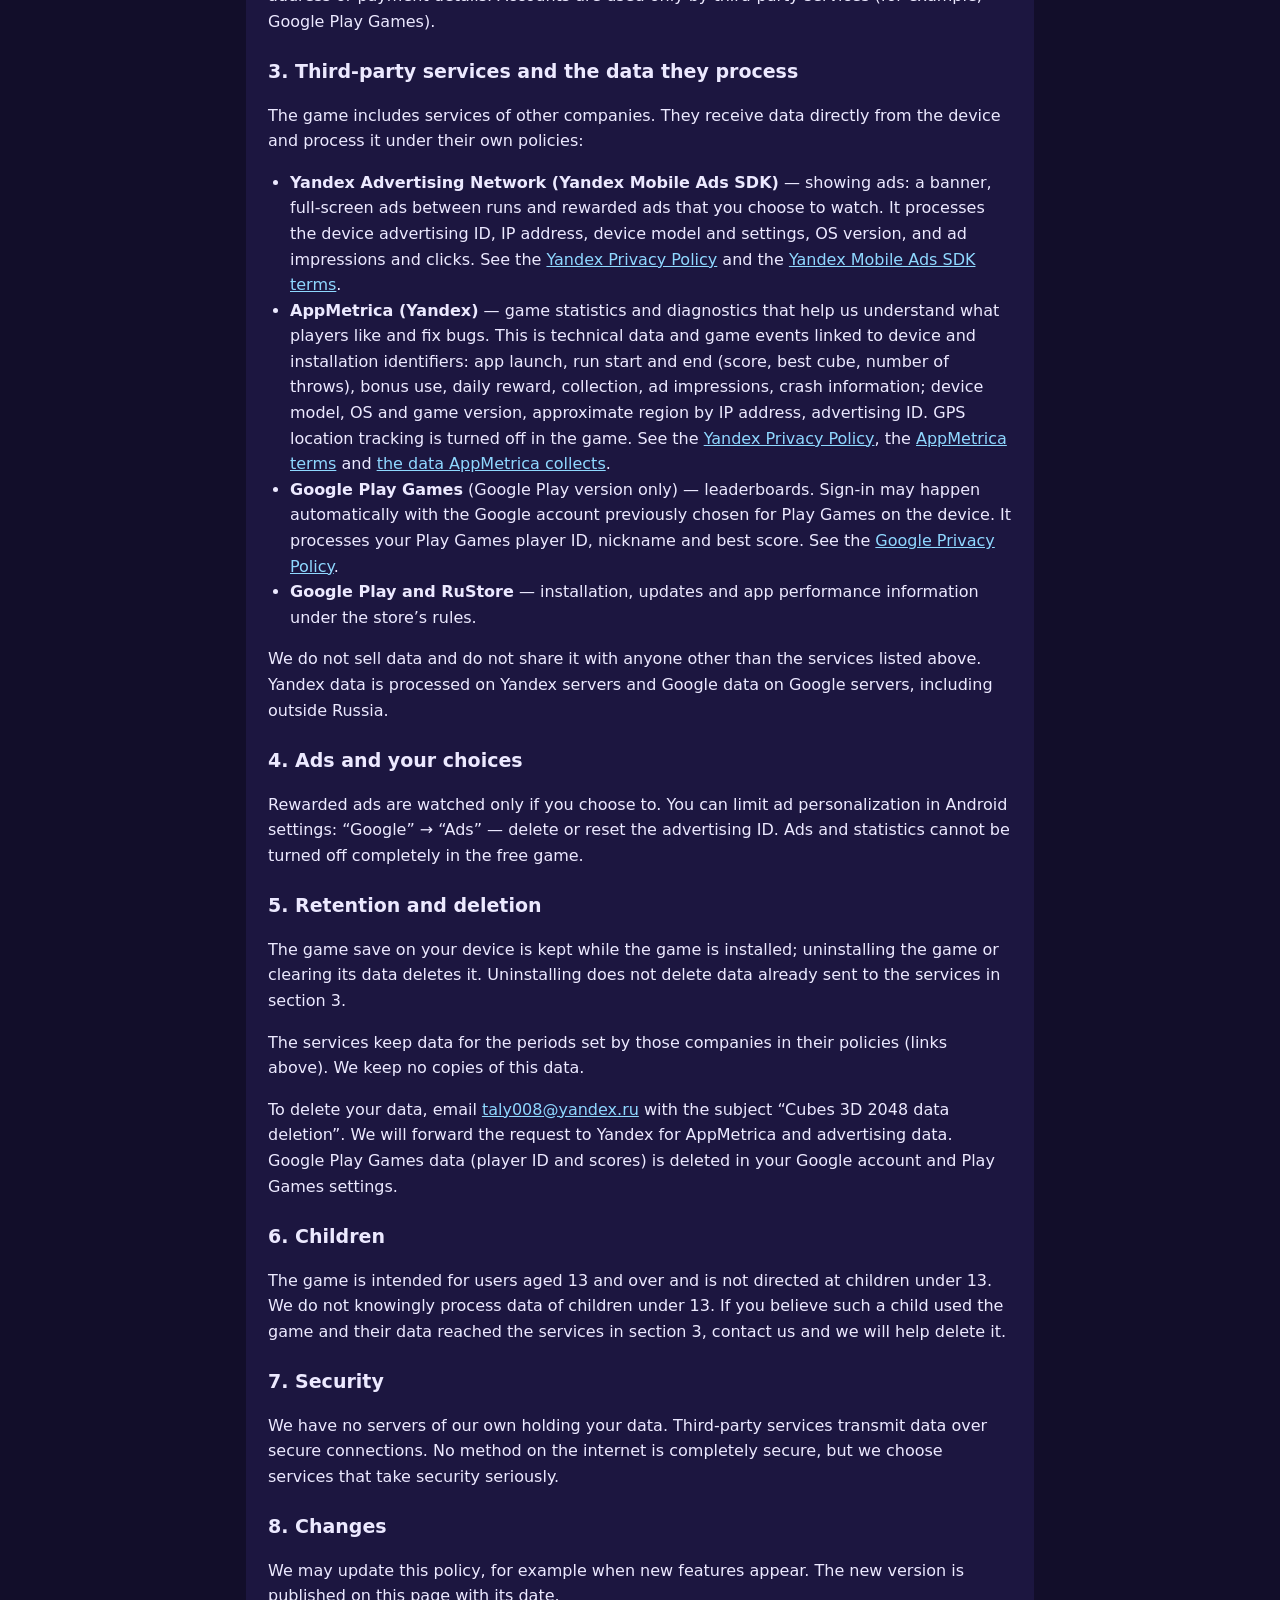
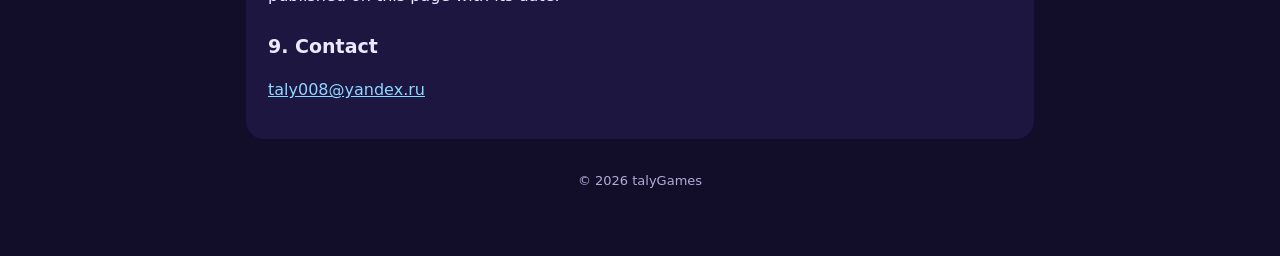
==== commit ff73ebcd: "Cubes 3D 2048: privacy policy without a reply deadline" ====
--- a/cubes-3d-2048/privacy.html
+++ b/cubes-3d-2048/privacy.html
@@ -42,7 +42,7 @@
 <h2>5. Сроки хранения и удаление</h2>
 <p>Сохранение игры на устройстве хранится, пока установлена игра: удаление игры или очистка её данных удаляет его. При этом удаление игры не удаляет данные, уже переданные сервисам из раздела 3.</p>
 <p>Данные у сервисов хранятся в течение сроков, установленных этими компаниями в их правилах (ссылки выше). Мы не храним собственных копий этих данных.</p>
-<p>Чтобы удалить данные, напишите на <a href="mailto:taly008@yandex.ru">taly008@yandex.ru</a> с темой «Удаление данных Cubes 3D 2048». Мы ответим в течение 30 дней и направим запрос Яндексу по данным AppMetrica и рекламы. Данные Google Play Игр (идентификатор игрока и рекорды) удаляются в настройках аккаунта Google и Play Игр.</p>
+<p>Чтобы удалить данные, напишите на <a href="mailto:taly008@yandex.ru">taly008@yandex.ru</a> с темой «Удаление данных Cubes 3D 2048». Мы направим запрос Яндексу по данным AppMetrica и рекламы. Данные Google Play Игр (идентификатор игрока и рекорды) удаляются в настройках аккаунта Google и Play Игр.</p>
 
 <h2>6. Дети</h2>
 <p>Игра предназначена для пользователей от 13 лет и не ориентирована на детей младше 13 лет. Мы сознательно не обрабатываем данные детей младше 13 лет. Если вы считаете, что такой ребёнок пользовался игрой и его данные попали к сервисам из раздела 3, напишите нам — мы поможем их удалить.</p>
@@ -85,7 +85,7 @@
 <h2>5. Retention and deletion</h2>
 <p>The game save on your device is kept while the game is installed; uninstalling the game or clearing its data deletes it. Uninstalling does not delete data already sent to the services in section 3.</p>
 <p>The services keep data for the periods set by those companies in their policies (links above). We keep no copies of this data.</p>
-<p>To delete your data, email <a href="mailto:taly008@yandex.ru">taly008@yandex.ru</a> with the subject “Cubes 3D 2048 data deletion”. We will reply within 30 days and forward the request to Yandex for AppMetrica and advertising data. Google Play Games data (player ID and scores) is deleted in your Google account and Play Games settings.</p>
+<p>To delete your data, email <a href="mailto:taly008@yandex.ru">taly008@yandex.ru</a> with the subject “Cubes 3D 2048 data deletion”. We will forward the request to Yandex for AppMetrica and advertising data. Google Play Games data (player ID and scores) is deleted in your Google account and Play Games settings.</p>
 
 <h2>6. Children</h2>
 <p>The game is intended for users aged 13 and over and is not directed at children under 13. We do not knowingly process data of children under 13. If you believe such a child used the game and their data reached the services in section 3, contact us and we will help delete it.</p>
